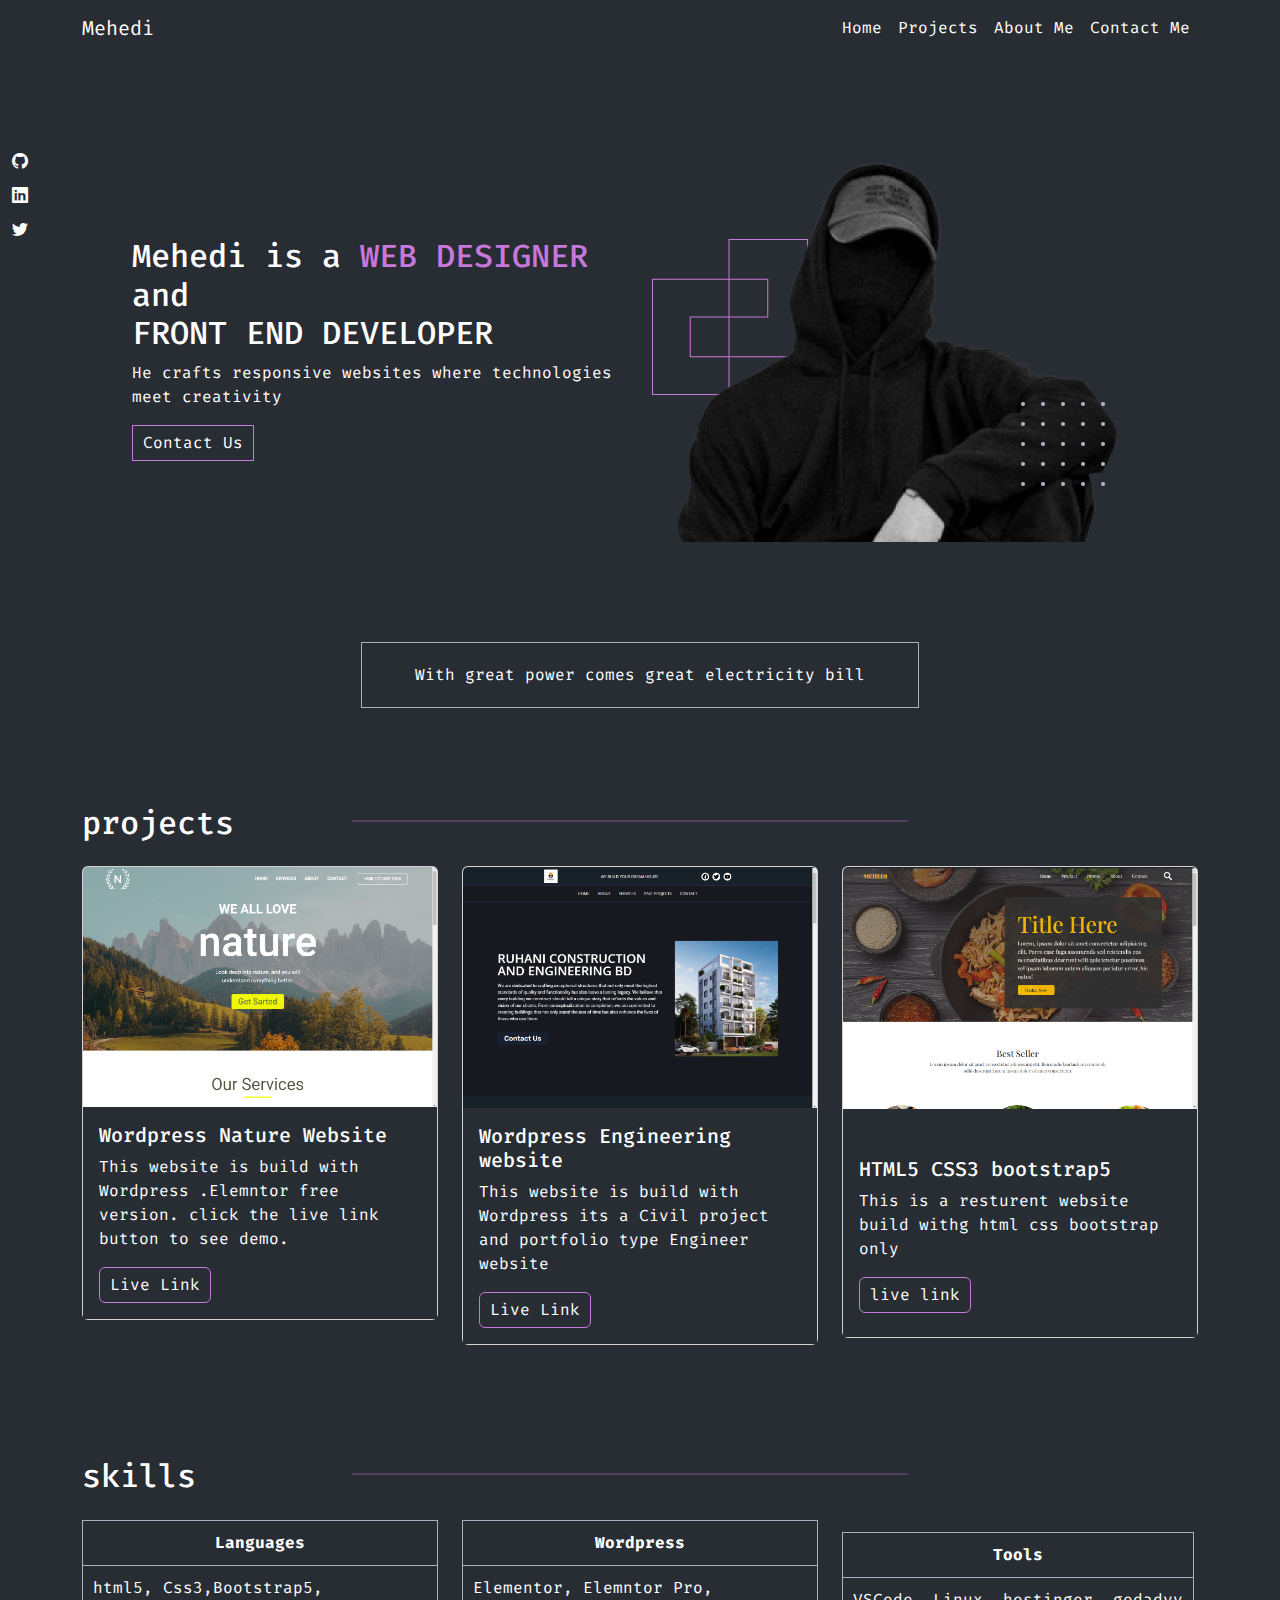
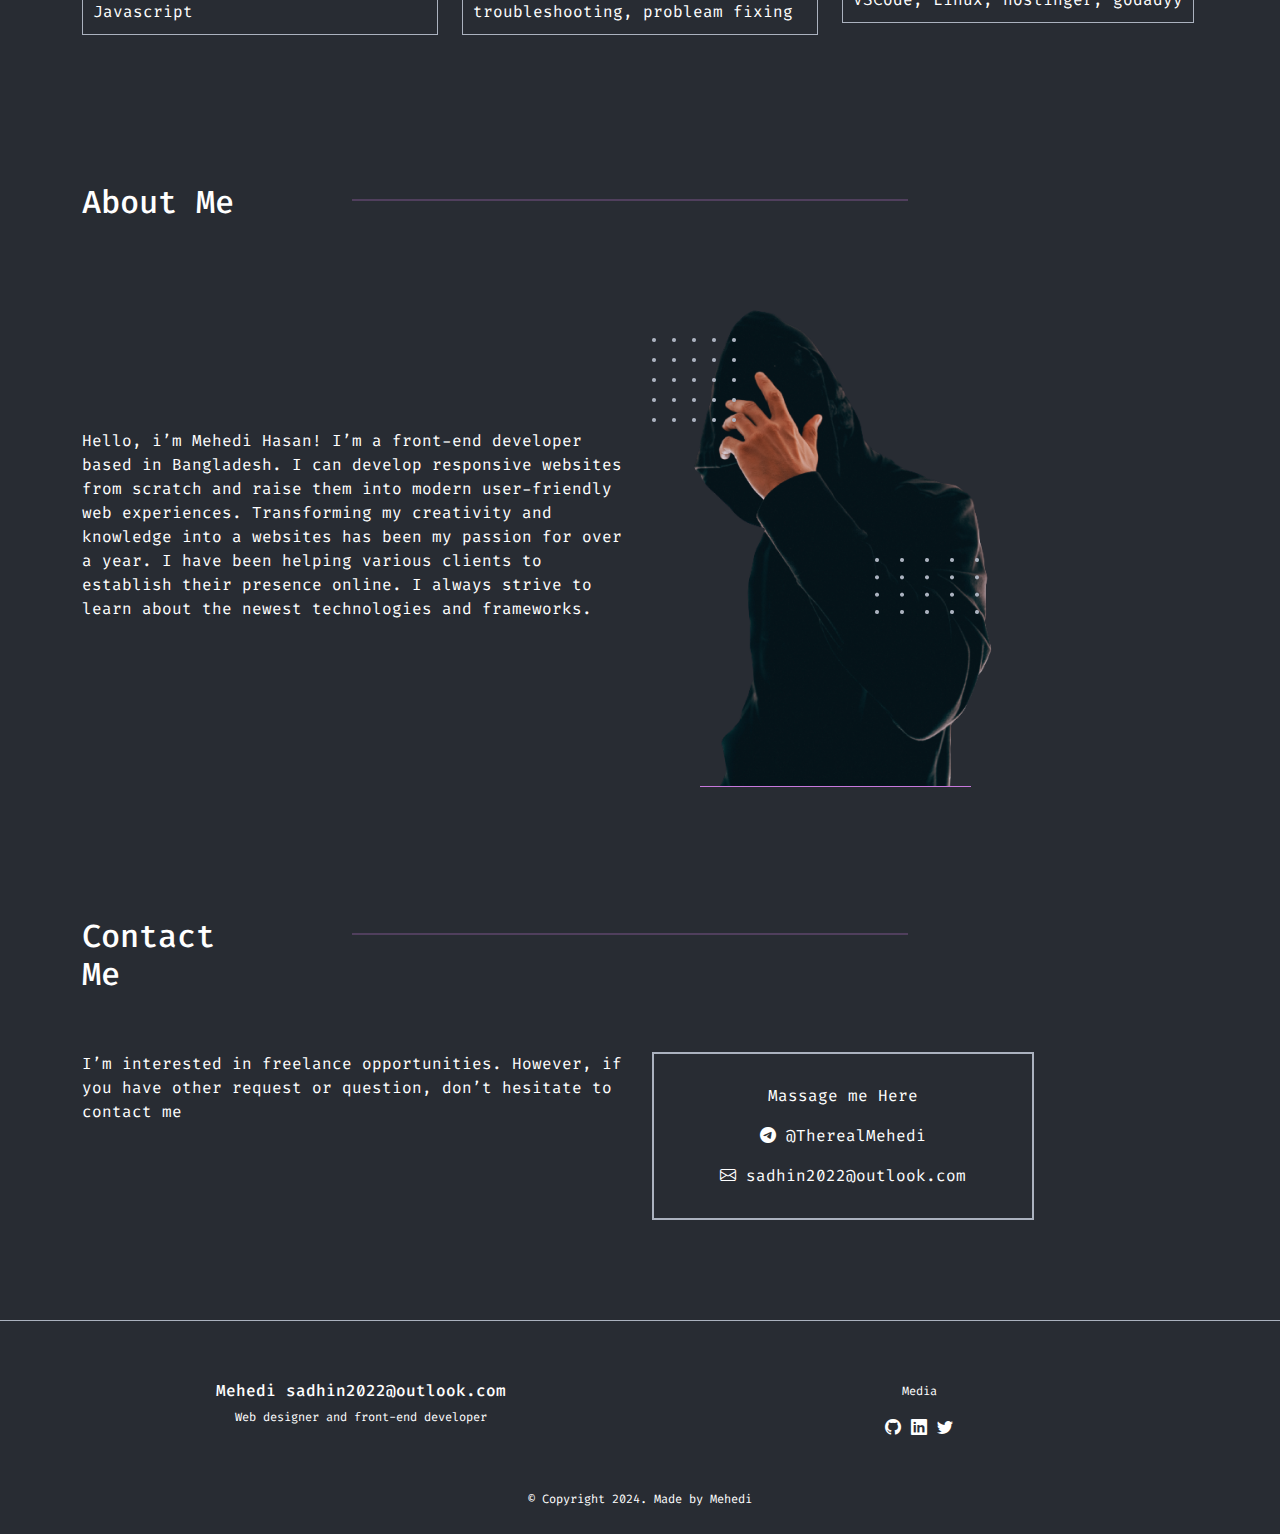
==== index.html @ 0a2ae021 "Add files via upload" ====
<!doctype html>
<html lang="en">

<head>
  <meta charset="utf-8">
  <meta name="viewport" content="width=device-width, initial-scale=1">
  <title>Portfolio website design</title>
  <!-- bootstrap link  -->
  <link href="https://cdn.jsdelivr.net/npm/bootstrap@5.3.3/dist/css/bootstrap.min.css" rel="stylesheet"
    integrity="sha384-QWTKZyjpPEjISv5WaRU9OFeRpok6YctnYmDr5pNlyT2bRjXh0JMhjY6hW+ALEwIH" crossorigin="anonymous">
  <!-- css link  -->
  <link rel="stylesheet" href="./css/style.css">
  <!-- bootstrap icon link  -->
  <link rel="stylesheet" href="https://cdn.jsdelivr.net/npm/bootstrap-icons@1.11.3/font/bootstrap-icons.min.css">
</head>

<body>
  <header>
    <!-- navbar design start -->
    <nav class="navbar navbar-expand-lg" id="Nav-Bar">
      <div class="container">
        <a class="navbar-brand text-white" href="#">Mehedi</a>
        <button class="navbar-toggler" type="button" data-bs-toggle="collapse" data-bs-target="#navbarNav"
          aria-controls="navbarNav" aria-expanded="false" aria-label="Toggle navigation">
          <span class="navbar-toggler-icon"></span>
        </button>
        <div class="collapse navbar-collapse" id="navbarNav">
          <ul class="navbar-nav ms-auto">
            <li class="nav-item ">
              <a class="nav-link text-white" aria-current="page" href="#">Home</a>
            </li>
            <li class="nav-item">
              <a class="nav-link text-white" href="#projects">Projects</a>
            </li>
            <li class="nav-item">
              <a class="nav-link text-white" href="#aboutme">About Me </a>
            </li>
            <li class="nav-item">
              <a class="nav-link text-white" href="#contact">Contact Me </a>
            </li>

          </ul>
        </div>
      </div>
    </nav>
    <!-- navbar design End -->

    <!-- hero design start  -->
    <div class="container">
      <div class="row" id="hero">
        <div class="col-md-6" id="hero-left">
          <h2>Mehedi is a <span>WEB DESIGNER</span> and <br> FRONT END DEVELOPER </h2>
          <p>He crafts responsive websites where technologies meet creativity</p>
          <button>Contact Us</button>
        </div>
        <div class="col-md-6">
          <img src="/imges/heroimage.png" class="img-fluid">
        </div>
      </div>
    </div>
    <!-- hero design End -->
    <!-- side social media list start -->

    <div class="container-fluid">
      <div class="row">
        <div class="col" id="social-icons">
          <div id="line"></div>
          <a href="https://github.com/therealsadhin" target="_blank"><i class="bi bi-github"></i></a>
          <a href="https://tinyurl.com/4hswuyjd" target="_blank"><i class="bi bi-linkedin"></i></a>
          <a href="https://x.com/therealsadhin" target="_blank"><i class="bi bi-twitter"></i></a>
        </div>
      </div>
    </div>


    <!-- side social media list end-->



  </header>

  <!-- quote section start -->
  <section id="quotes-section">
    <div class="container ">
      <div class="row ">
        <div class="col text-center " id="quotes">
          <p id="quote-text">With great power comes great electricity bill</p>
        </div>
      </div>
    </div>
  </section>
  <!-- quote section End -->

  <!-- projects start here  -->
  <section id="projects">
    <div class="container">
      <div class="row mb-3">
        <div class="col-2">
          <h2>projects</h2>
        </div>
        <div class="col">
          <hr id="project-hr">
        </div>
      </div>
      <div class="row pb-5">
        <div class="col-md-4 mb-3">
          <div class="card" >
            <img src="./imges/nature.png" class="card-img-top" alt="...">
            <div class="card-body">
              <h5 class="card-title">Wordpress Nature Website</h5> 
              <p class="card-text">This website is build with Wordpress .Elemntor free version. click the live link button to see demo. 
                
              </p>
              <a href="http://mehedi-web-dev.rf.gd/?i=1" target="_blank" class="btn uni-btn">Live Link</a>
            </div>
          </div>
        </div>
        <div class="col-md-4 mb-3">
          <div class="card">
            <img src="./imges/engineering.png" class="card-img-top" alt="...">
            <div class="card-body">
              <h5 class="card-title">Wordpress Engineering website</h5>
              <p class="card-text">This website is build with Wordpress its a Civil project and portfolio type Engineer website</p>
              <a href="http://civil-engineer.free.nf/"  target="_blank" class="btn uni-btn">Live Link</a>
            </div>
          </div>
        </div>
        <div class="col-md-4 mb-3">
          <div class="card">
            <img src="./imges/resturent.png" class="card-img-top" alt="...">
            <div class="card-body pt-5 pb-4">
              <h5 class="card-title">HTML5 CSS3 bootstrap5</h5>
              <p class="card-text">This is a resturent website build withg html css bootstrap only</p>
              <a href="https://therealsadhin.github.io/html-css-bootstrap-responsive-Restutrent/" target="_blank" class="btn uni-btn">live link</a>
            </div>
          </div>
        </div>
      </div>
    </div>
  </section>

  <!-- projects end here  -->
  <!-- Skills start here  -->
  <section id="skills">
    <div class="container pt-5 pb-5">
      <div class="row mb-3">
        <div class="col-2">
          <h2>skills</h2>
        </div>
        <div class="col">
          <hr id="project-hr">
        </div>
      </div>
      <div class="row  align-items-center">
        <div class="col-md-4" id="Languages">
          <table>
            <tr>
              <th>Languages</th>
            </tr>
            <tr>
              <td>html5, Css3,Bootstrap5, Javascript</td>
            </tr>
          </table>
        </div>

        <div class="col-md-4" id="Wordpress">
          <table>
            <tr>
              <th>Wordpress</th>
            </tr>
            <tr>
              <td> Elementor,
                Elemntor Pro,
                troubleshooting, probleam fixing
              </td>
            </tr>
          </table>
        </div>
        <div class="col-md-4">
          <table>
            <tr>
              <th>Tools</th>
            </tr>
            <tr>
              <td>VSCode,
                Linux,
                hostinger,
                godadyy
              </td>
            </tr>
          </table>
        </div>

      </div>

    </div>
  </section>

  <!-- skill end here  -->
  <!-- About Me start here  -->

  <section id="aboutme">
    <div class="container">
      <div class="row">
        <div class="col-2">
          <h2>About Me</h2>
        </div>
        <div class="col">
          <hr id="project-hr">
        </div>
      </div>
      <div class="row justify-content-center">
        <div class="col-md-6 justify-content-center align-content-center">
          <p>
            Hello, i’m Mehedi Hasan!

            I’m a front-end developer based in Bangladesh. I can develop responsive websites from scratch and raise them
            into modern user-friendly web experiences.

            Transforming my creativity and knowledge into a websites has been my passion for over a year. I have been
            helping various clients to establish their presence online. I always strive to learn about the newest
            technologies and frameworks.
          </p>
        </div>
        <div class="col-md-6">
          <img src="imges/about.png" class="img-fluid" alt="">
        </div>
      </div>
    </div>
  </section>
  <!-- About Me End here  -->
<!-- contact me start here -->
<section id="contact">
  <div class="container">
    <div class="row">
      <div class="col-2">
        <h2>Contact Me</h2>
      </div>
      <div class="col">
        <hr id="project-hr">
      </div>
    </div>
   <div class="row ">
    <div class="col-md-6">
      <p>I’m interested in freelance opportunities. However, if you have other request or question, don’t hesitate to contact me</p>
    </div>
    <div class="col-md-6 ">
     <div id="contact-box">
      <p> Massage me Here</p>
       <a href="https://t.me/Therealmehedi" target="_blank" class="pb-3"> <i class="bi bi-telegram"></i> @TherealMehedi</a>
      <a href="mailto:sadhin2022@outlook.com"><i class="bi bi-envelope"></i> sadhin2022@outlook.com</a>
     </div>
    </div>
   </div>
  </div>
</section>
<!-- contact me end here -->
<!-- Footer start here -->


<!-- Footer end here -->
<footer>
  <div class="container">
    <div class="row m-auto">
      <div class="col-md-6 " id="footer-title">
        <H6>Mehedi sadhin2022@outlook.com</H3>
        <p>Web designer and front-end developer</p>
      </div>
      <div class="col-md-6" id="footer-social">
        <p>Media</p>
        <div>
        <a href="https://github.com/therealsadhin" target="_blank"><i class="bi bi-github"></i></a>
        <a href="https://tinyurl.com/4hswuyjd" target="_blank"><i class="bi bi-linkedin"></i></a>
        <a href="https://x.com/therealsadhin" target="_blank"><i class="bi bi-twitter"></i></a>
      </div>
      </div>
    </div>
    <div class="row justify-content-center align-content-center">
      <div class="col">
        <p class="text-center pt-5">© Copyright 2024. Made by Mehedi</p>
      </div>
    </div>
  </div>
</footer>
  <!-- bootstrap script  -->
  <script src="https://cdn.jsdelivr.net/npm/bootstrap@5.3.3/dist/js/bootstrap.bundle.min.js"
    integrity="sha384-YvpcrYf0tY3lHB60NNkmXc5s9fDVZLESaAA55NDzOxhy9GkcIdslK1eN7N6jIeHz"
    crossorigin="anonymous"></script>
</body>

</html>
---- css/style.css ----
/* font awesome link  */
@import url('https://fonts.googleapis.com/css2?family=Fira+Code:wght@300..700&display=swap');
*{
    margin: 0;
    padding: 0;
    box-sizing: border-box;
}
:root{
    --primary--color:#C778DD;
    --bg--color: #282C33;
    --gray:#ABB2BF;
    --white:#ffffff;
}

body{
    font-family: "Fira Code", monospace;
    font-optical-sizing: auto;
    color: var(--white);
}
a{
    text-decoration: none;
    color: var(--white);
}
.uni-btn{
    background: transparent;
    border: 1px solid  var(--primary--color);
    color: var(--white);
    padding: 5px 10px;
}
.uni-btn:hover{
    background: var(--primary--color);
    transition: 0.4s;
}

/* header start here  */
header{
    background: var(--bg--color)!important;
}

/* hero design start  */
#hero{
    display: flex;
    align-items: center;
    padding: 50px;
}
#hero-left span{
    color: var(--primary--color);
}
#hero-left h2{
    font-size: 32px;
}
#hero-left button{
    background: transparent;
    border: 1px solid  var(--primary--color);
    color: var(--white);
    padding: 5px 10px;
}
#hero-left button:hover{
    background: var(--primary--color);
    transition: 0.4s;
}
@media screen and (max-width:412px){
    #hero-left{
        padding-bottom: 40px;
    }
}
/* hero design end  */

#social-icons{
    position: absolute;
    top: 150px;
    left: 0;
}
#social-icons i{
    display: block;
    padding-bottom: 10px;
}

/* quotes start  */
#quotes-section{
    background: var(--bg--color);
   
}
#quotes{
    display: flex;
    justify-content: center;
    align-items: center;
    margin-bottom: 80px;
}
#quotes #quote-text{

border: 1px solid var(--gray);
width: 50%;
padding-top: 20px;
padding-bottom: 20px;
margin-top: 50px;
}
@media screen and (max-width:990px) {
    #quotes #quote-text{
        border: 1px solid var(--gray);
        width: 80%;
        padding-top: 20px;
        padding-bottom: 20px;
        margin-bottom: 100px;
        }
}
@media screen and (max-width:767px) {
    #quotes #quote-text{
        border: 1px solid var(--gray);
        width: 100%;
        padding-top: 20px;
        padding-bottom: 20px;
        margin-bottom: 100px;
        }
    }

/* projets start here  */
#projects{
    background: var(--bg--color);
}
.card-body{
    background-color: var(--bg--color);
    color: var(--white);
}
#card-styling{
    margin: 20px 0 100px 0px;
}
@media (min-width: 768px) {
    .col-md-6 {
        flex: 0 0 auto;
        width: 50%;
        margin-top: 50px;
    }
}

#project-hr{
    border: 1px solid var(--primary--color);
    width: 60%;
    margin-left: 80px;
}

/* projets end here  */

/* skills start here  */
#skills{
    background: var(--bg--color);   
}
tr{
    border: 1px solid var(--gray);
}
td,th{
    padding: 10px;
   display: flex;
   align-items: center;
   justify-content: center;
}
@media (max-width: 768px) {
    #Languages{
        margin-bottom: 20px;
    }
    #Wordpress{
        margin-bottom: 20px;
    }

}

/* about me start here  */
#aboutme{
    background: var(--bg--color);
    padding-top:100px ;
    padding-bottom:30px ;
}
/* about me end here  */
/* contact start here  */
#contact{
    background: var(--bg--color);   
    padding-bottom:100px ;
    padding-top:100px ;
}

#contact-box{
    border: 2px solid var(--gray);
    padding: 30px;
    display: flex;
    flex-direction: column;
    justify-content: center;
    align-items: center     ;
    width:70%;
}
@media (max-width: 320px) {
    #contact-box{
        width: 100%;
        font-size: 13px;
    }
}

@media (max-width: 768px) {
    #contact-box{
        width: 100%;
    }
}
/*Contact end here  */
/* footer start here  */
footer{
    background: var(--bg--color);
    padding-top: 10px;
    padding-bottom: 10px;
    border-top: 1px solid var(--gray);
}
footer p{
    font-size: 12px;
    
}

#footer-social , #footer-title{
    display: flex;
    flex-direction: column;
    justify-content: center;
    align-items: center;
}

/* footer end here  */
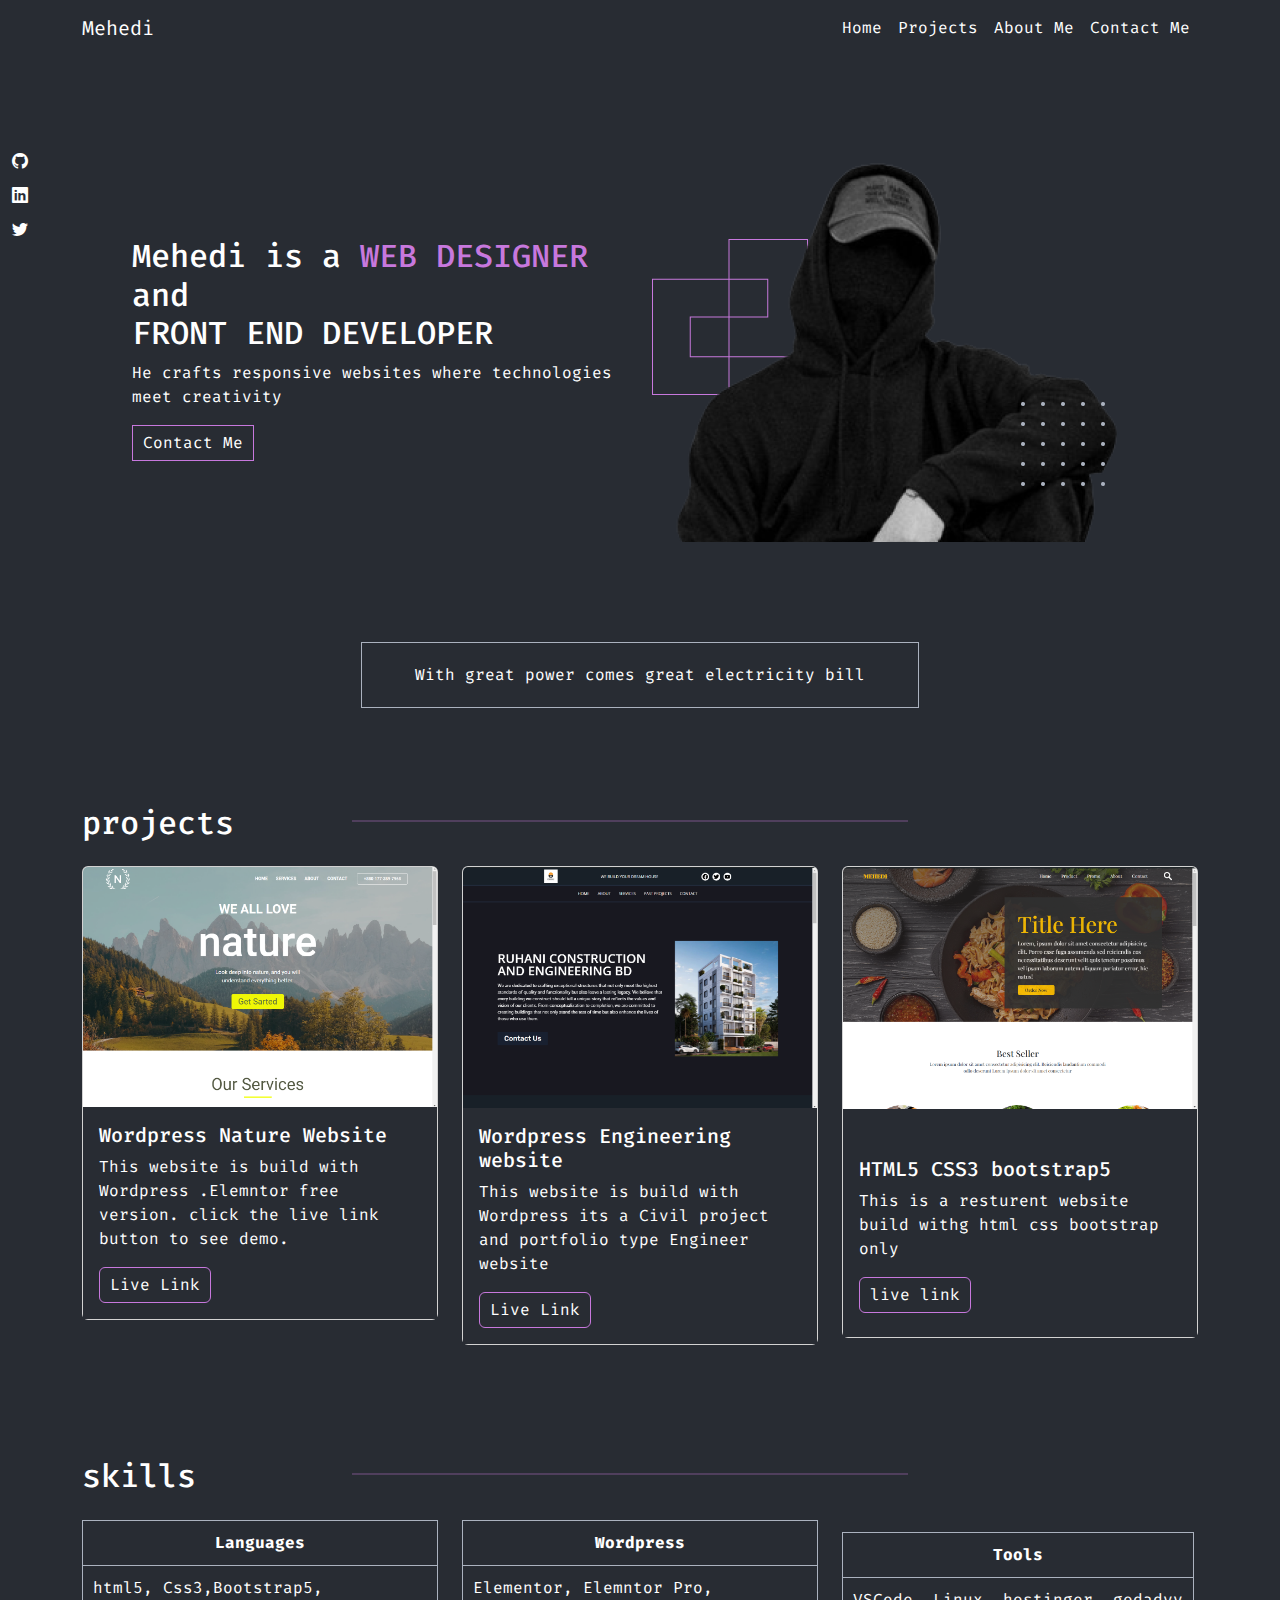
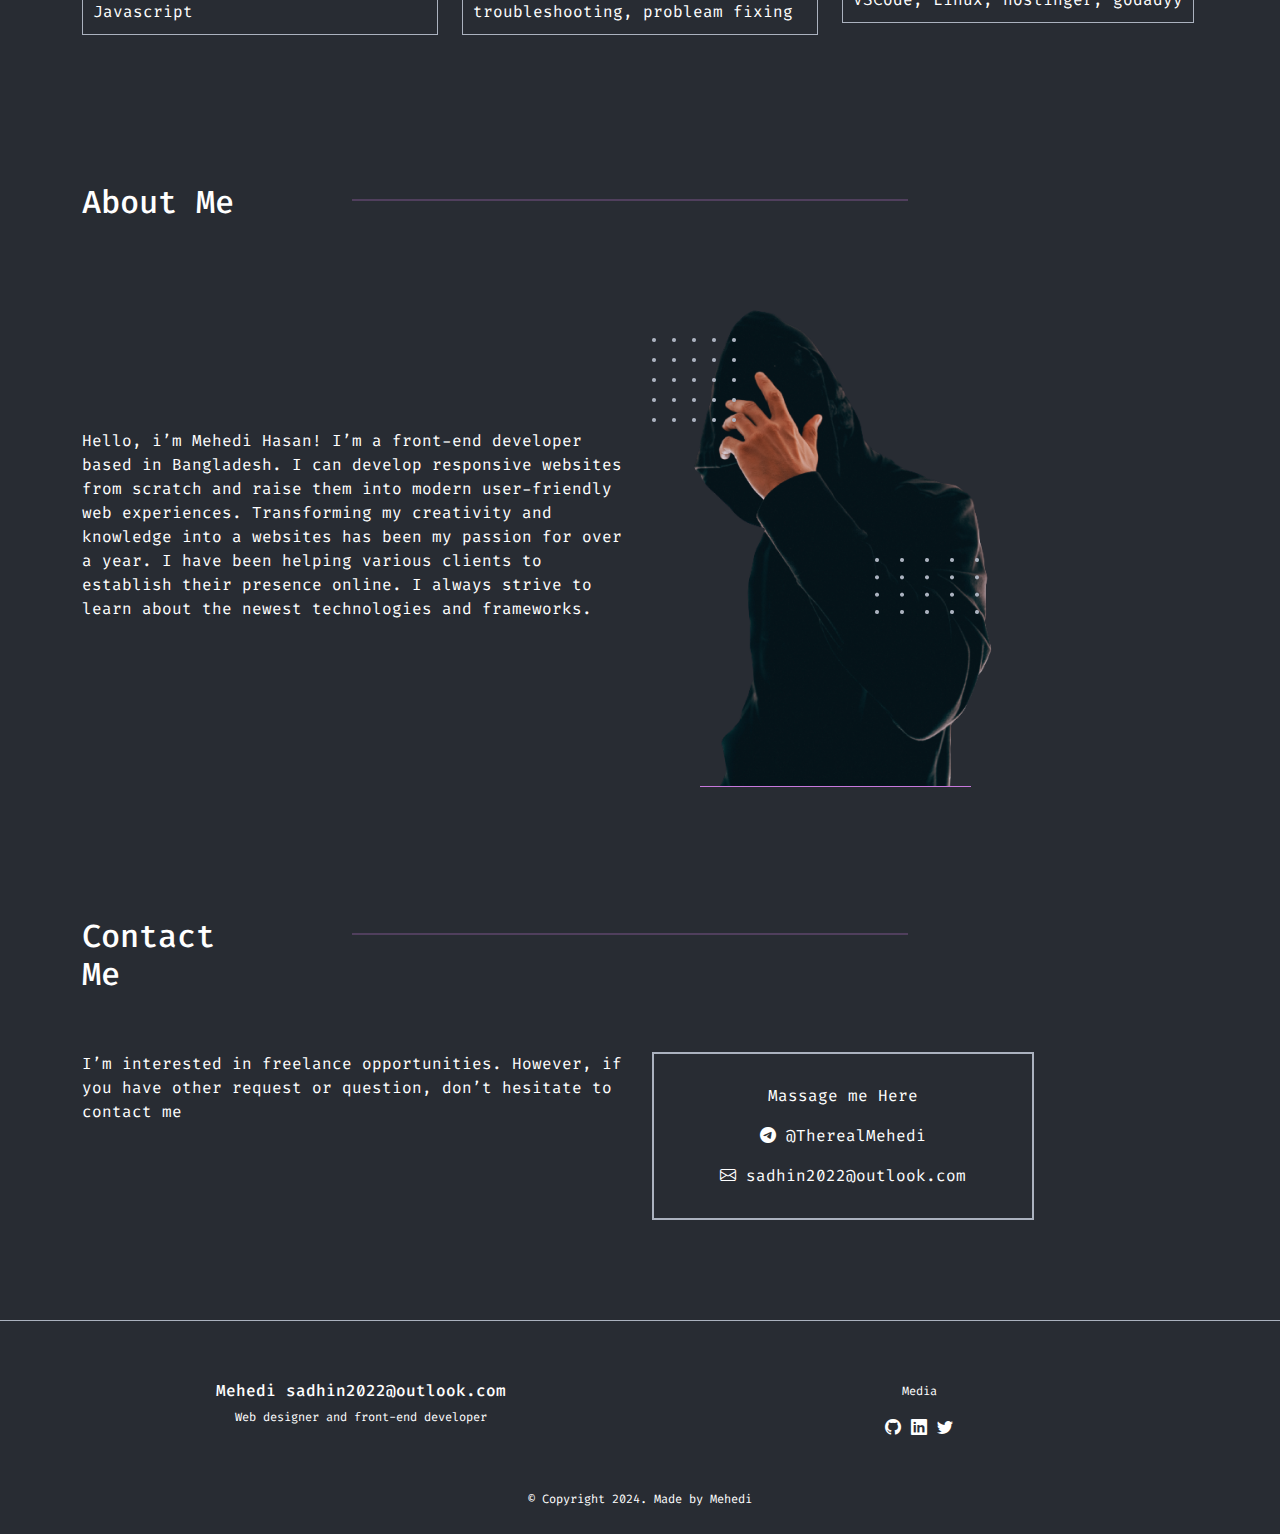
==== commit ede20566: "Update index.html" ====
--- a/index.html
+++ b/index.html
@@ -8,6 +8,8 @@
   <!-- bootstrap link  -->
   <link href="https://cdn.jsdelivr.net/npm/bootstrap@5.3.3/dist/css/bootstrap.min.css" rel="stylesheet"
     integrity="sha384-QWTKZyjpPEjISv5WaRU9OFeRpok6YctnYmDr5pNlyT2bRjXh0JMhjY6hW+ALEwIH" crossorigin="anonymous">
+<!--   google verification link -->
+  <meta name="google-site-verification" content="7PpBqlxmtWmkWuYxU9hjdbyKxT4LRHlX3GOpF6z1Stc" />
   <!-- css link  -->
   <link rel="stylesheet" href="./css/style.css">
   <!-- bootstrap icon link  -->
@@ -38,6 +40,16 @@
             <li class="nav-item">
               <a class="nav-link text-white" href="#contact">Contact Me </a>
             </li>
+            <li class="nav-item">
+              <a href="https://github.com/therealsadhin" target="_blank"><i class="d-none nav-link bi bi-github"></i></a>      
+            </li>
+            <li class="nav-item">
+              <a href="https://tinyurl.com/4hswuyjd" target="_blank"><i class="d-none bi nav-link bi-linkedin"></i></a>
+            </li>
+            <li class="nav-item">
+              <a href="https://x.com/therealsadhin" target="_blank"><i class="d-none bi nav-link bi-twitter"></i></a> 
+            </li>
+
 
           </ul>
         </div>
@@ -51,10 +63,10 @@
         <div class="col-md-6" id="hero-left">
           <h2>Mehedi is a <span>WEB DESIGNER</span> and <br> FRONT END DEVELOPER </h2>
           <p>He crafts responsive websites where technologies meet creativity</p>
-          <button>Contact Us</button>
+          <button id="contact">Contact Me</button>
         </div>
         <div class="col-md-6">
-          <img src="/imges/heroimage.png" class="img-fluid">
+          <img src="./imges/heroimage.png" class="img-fluid" >
         </div>
       </div>
     </div>
@@ -288,4 +300,4 @@
     crossorigin="anonymous"></script>
 </body>
 
-</html>+</html>
--- a/css/style.css
+++ b/css/style.css
@@ -74,6 +74,12 @@
 #social-icons i{
     display: block;
     padding-bottom: 10px;
+}
+
+@media screen and (max-width:425px){
+    #social-icons a{
+        display: none;
+    }
 }
 
 /* quotes start  */
